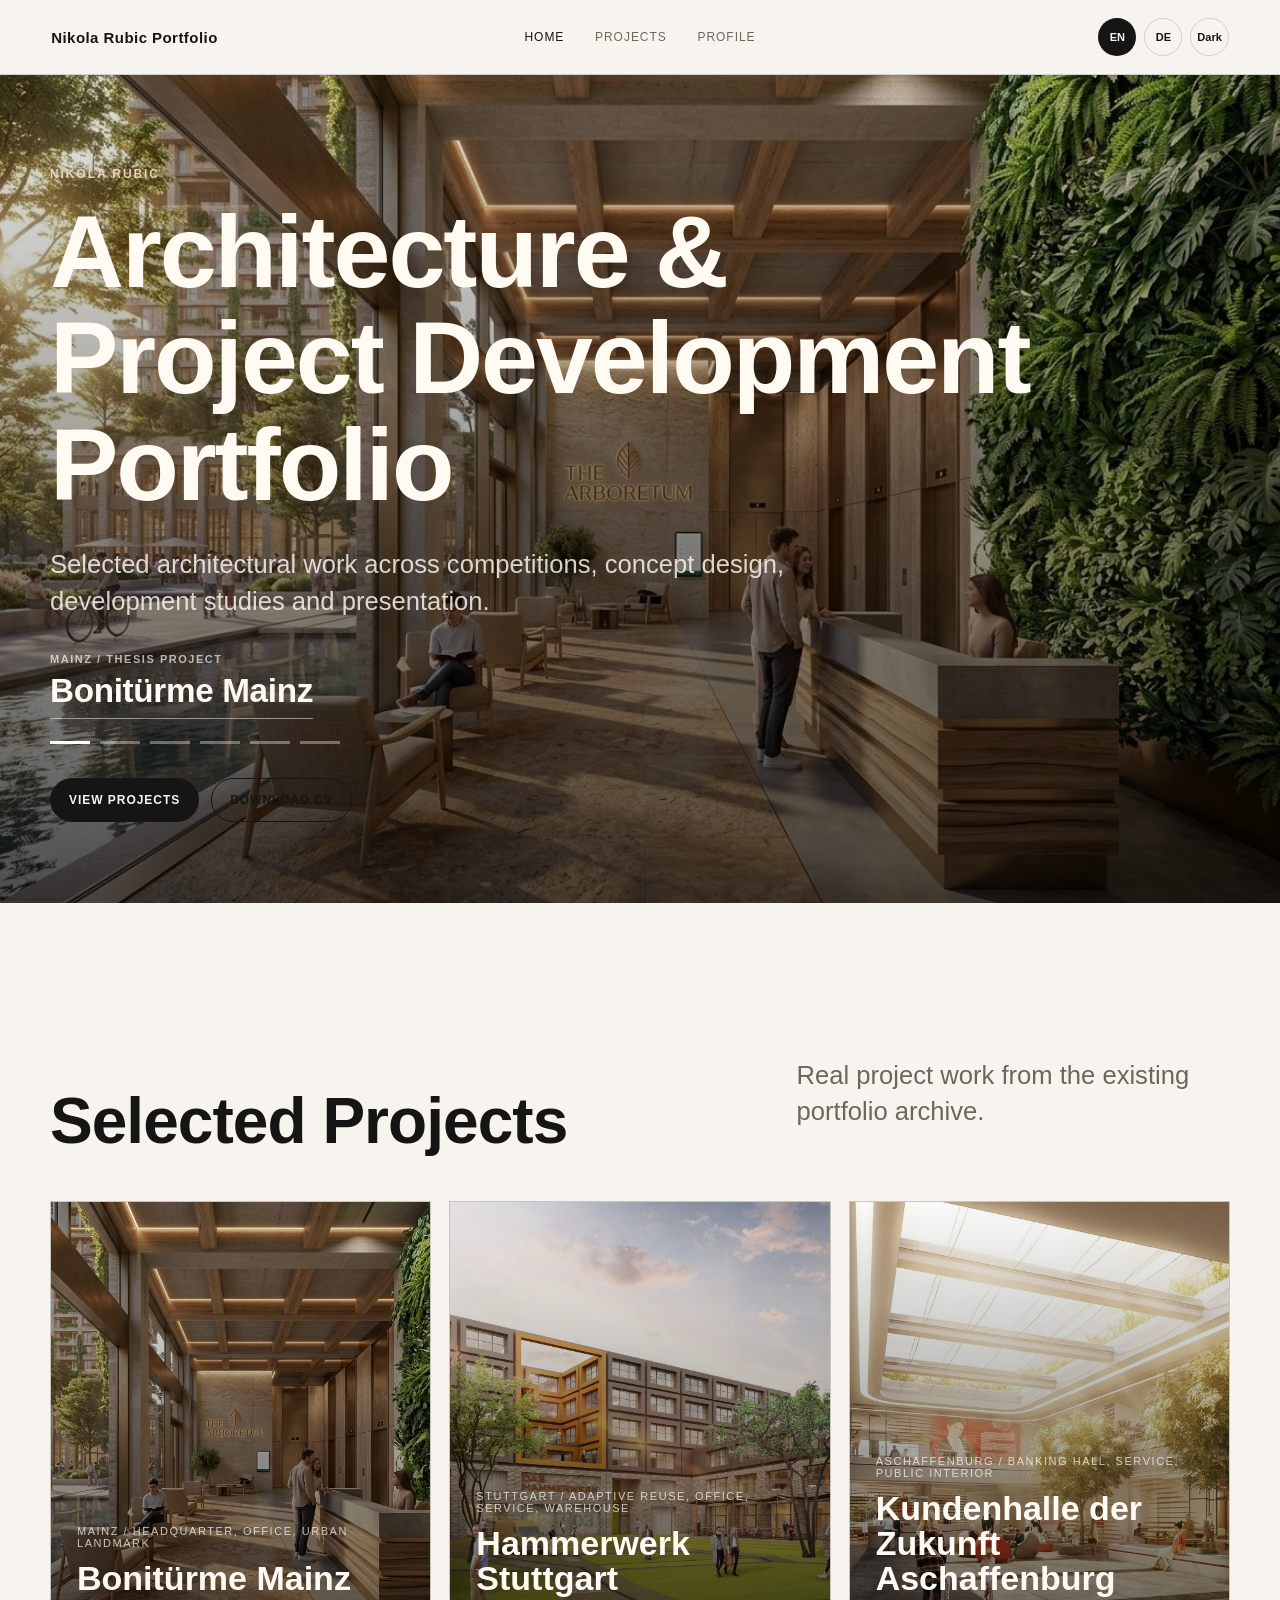
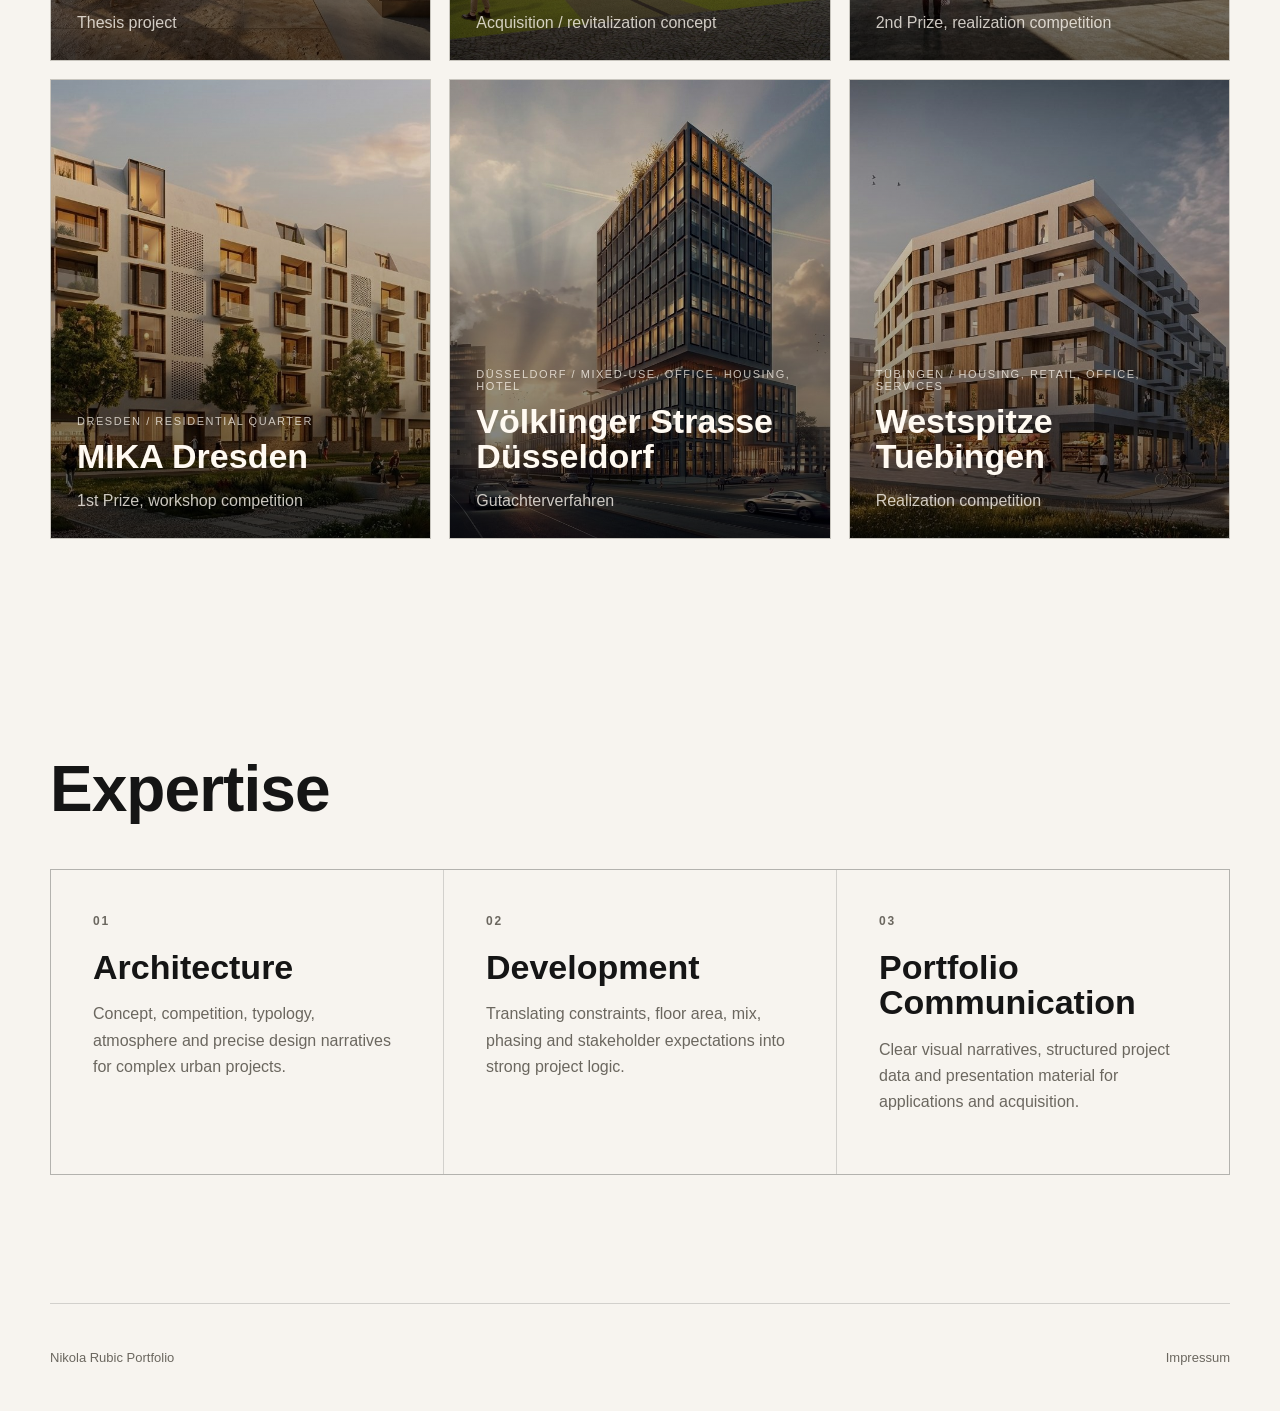
==== index.html @ 48571128 "Add files via upload" ====
﻿<!doctype html>
<html lang="en">
<head>
  <meta charset="utf-8">
  <meta name="viewport" content="width=device-width, initial-scale=1">
  <title>Nikola Rubic Portfolio | Architecture & Project Development</title>
  <meta name="description" content="Bilingual architecture and project development portfolio of Nikola Rubic.">
  <link rel="stylesheet" href="styles.css">
  <script defer src="app.js"></script>
</head>
<body>
  <header class="site-header">
    <a class="brand" href="index.html">Nikola Rubic Portfolio</a>
    <nav class="nav" aria-label="Primary">
      <a href="index.html" aria-current="page" data-i18n="navHome">Home</a>
      <a href="projects.html" data-i18n="navProjects">Projects</a>
      <a href="cv.html" data-i18n="navProfile">Profile</a>
    </nav>
    <div class="tools">
      <button class="tool menu-button" data-menu aria-label="Menu">Menu</button>
      <button class="tool" data-lang-button="en" aria-pressed="true">EN</button>
      <button class="tool" data-lang-button="de">DE</button>
      <button class="tool" data-theme-toggle>Dark</button>
    </div>
  </header>
  <main class="page">
    <section class="hero" data-hero-carousel>
      <img data-hero-image src="Hammerwerk%20Stuttgart/Renderings/01%20courtyard%20015%20V1.jpg" alt="Architectural courtyard rendering">
      <div class="hero-content">
        <p class="kicker">Nikola Rubic</p>
        <h1 data-i18n="heroTitle">Architecture & Project Development Portfolio</h1>
        <p class="lead" data-i18n="homeLead">Selected architectural work across competitions, concept design, development studies and presentation.</p>
        <a class="hero-project-link" data-hero-project-link href="project.html?id=hammerwerk-stuttgart">
          <span data-hero-project-meta>Stuttgart / Acquisition</span>
          <strong data-hero-project-title>Hammerwerk Stuttgart</strong>
        </a>
        <div class="hero-dots" data-hero-dots aria-label="Featured projects"></div>
        <div class="button-row">
          <a class="button" href="projects.html" data-i18n="viewProjects">View Projects</a>
          <a class="button secondary" href="04_CV_Bewerbung/Nikola%20Rubic%20CV%202025.pdf" data-i18n="downloadCv">Download CV</a>
        </div>
      </div>
    </section>
    <section class="section">
      <div class="section-head reveal">
        <h2 data-i18n="featured">Featured Projects</h2>
        <p class="lead" data-i18n="featuredText">Selected work across mixed-use quarters, civic interiors, residential development and adaptive reuse.</p>
      </div>
      <div class="project-grid" data-project-grid data-limit="6"></div>
    </section>
    <section class="section tight">
      <div class="section-head simple-head reveal">
        <h2 data-i18n="expertise">Expertise</h2>
      </div>
      <div class="expertise">
        <article class="reveal"><p class="kicker">01</p><h3 data-i18n="expertArchitecture">Architecture</h3><p data-i18n="architectureCopy">Concept, competition, typology, atmosphere and precise design narratives for complex urban projects.</p></article>
        <article class="reveal"><p class="kicker">02</p><h3 data-i18n="expertDevelopment">Development</h3><p data-i18n="developmentCopy">Translating constraints, BGF, mix, phasing and stakeholder expectations into strong project logic.</p></article>
        <article class="reveal"><p class="kicker">03</p><h3 data-i18n="expertFutures">Portfolio Communication</h3><p data-i18n="futuresCopy">Clear visual narratives, structured project data and presentation material for applications and acquisition.</p></article>
      </div>
    </section>
  </main>
  <footer class="site-footer"><span>Nikola Rubic Portfolio</span><a href="impressum.html">Impressum</a></footer>
</body>
</html>
---- styles.css ----
:root {
  color-scheme: light;
  --bg: #f7f4ef;
  --bg-soft: #ebe7df;
  --ink: #151515;
  --muted: #6b675f;
  --line: rgba(21, 21, 21, 0.16);
  --panel: rgba(255, 255, 255, 0.62);
  --accent: #8f4f31;
  --shadow: 0 28px 80px rgba(28, 25, 20, 0.14);
  --sans: "Segoe UI Variable", "Segoe UI", Aptos, Arial, sans-serif;
}

:root[data-theme="dark"] {
  color-scheme: dark;
  --bg: #11110f;
  --bg-soft: #1d1c19;
  --ink: #f2eee7;
  --muted: #aaa49a;
  --line: rgba(242, 238, 231, 0.17);
  --panel: rgba(29, 28, 25, 0.74);
  --accent: #c78962;
  --shadow: 0 30px 90px rgba(0, 0, 0, 0.34);
}

* { box-sizing: border-box; }

html {
  scroll-behavior: smooth;
}

body {
  margin: 0;
  background: var(--bg);
  color: var(--ink);
  font-family: var(--sans);
  letter-spacing: 0;
  transition: background 260ms ease, color 260ms ease;
}

body::selection {
  background: var(--ink);
  color: var(--bg);
}

a {
  color: inherit;
  text-decoration: none;
}

img {
  display: block;
  max-width: 100%;
}

.site-header {
  position: fixed;
  inset: 0 0 auto;
  z-index: 20;
  display: grid;
  grid-template-columns: minmax(120px, 1fr) auto minmax(120px, 1fr);
  align-items: center;
  gap: 20px;
  padding: 18px clamp(18px, 4vw, 56px);
  background: color-mix(in srgb, var(--bg) 82%, transparent);
  border-bottom: 1px solid var(--line);
  backdrop-filter: blur(22px);
}

.brand {
  font-size: 15px;
  font-weight: 700;
  letter-spacing: 0.03em;
  text-transform: none;
}

.nav {
  display: flex;
  align-items: center;
  gap: clamp(16px, 2.4vw, 34px);
  font-size: 12px;
  text-transform: uppercase;
  letter-spacing: 0.08em;
}

.nav a {
  color: var(--muted);
  transition: color 180ms ease;
}

.nav a:hover,
.nav a[aria-current="page"] {
  color: var(--ink);
}

.tools {
  justify-self: end;
  display: flex;
  align-items: center;
  gap: 8px;
}

.tool {
  min-width: 38px;
  height: 38px;
  border: 1px solid var(--line);
  border-radius: 999px;
  background: transparent;
  color: var(--ink);
  font: 600 11px var(--sans);
  cursor: pointer;
}

.tool[aria-pressed="true"] {
  background: var(--ink);
  color: var(--bg);
}

.menu-button {
  display: none;
}

.page {
  min-height: 100vh;
  padding-top: 75px;
}

.hero {
  position: relative;
  min-height: 92vh;
  display: grid;
  align-items: end;
  overflow: hidden;
}

.hero::after {
  content: "";
  position: absolute;
  inset: 0;
  background: linear-gradient(180deg, rgba(0,0,0,0.08), rgba(0,0,0,0.44) 58%, rgba(0,0,0,0.66));
  pointer-events: none;
}

.hero img {
  position: absolute;
  inset: 0;
  width: 100%;
  height: 100%;
  object-fit: cover;
  transform: scale(1.03);
  transition: opacity 360ms ease, transform 900ms ease;
}

.hero-content {
  position: relative;
  z-index: 1;
  color: #fffaf2;
  width: min(1180px, calc(100% - 36px));
  margin: 0 auto;
  padding: 0 0 clamp(56px, 9vh, 96px);
}

.kicker {
  margin: 0 0 18px;
  color: var(--accent);
  font-size: 12px;
  font-weight: 700;
  letter-spacing: 0.16em;
  text-transform: uppercase;
}

.hero .kicker {
  color: #e8d0bd;
}

h1, h2, h3 {
  margin: 0;
  font-weight: 560;
  line-height: 1.04;
}

h1 {
  max-width: 980px;
  font-size: clamp(48px, 8vw, 116px);
  letter-spacing: -0.02em;
}

h2 {
  font-size: clamp(34px, 5vw, 72px);
  letter-spacing: -0.015em;
}

h3 {
  font-size: clamp(22px, 3vw, 34px);
}

.lead {
  max-width: 760px;
  color: var(--muted);
  font-size: clamp(18px, 2vw, 26px);
  line-height: 1.42;
}

.hero .lead {
  margin: 28px 0 0;
  color: rgba(255, 250, 242, 0.82);
}

.hero-project-link {
  display: inline-grid;
  gap: 7px;
  margin-top: 34px;
  padding-bottom: 8px;
  border-bottom: 1px solid rgba(255, 250, 242, 0.5);
  color: #fffaf2;
}

.hero-project-link span {
  color: rgba(255, 250, 242, 0.68);
  font-size: 11px;
  font-weight: 700;
  letter-spacing: 0.14em;
  text-transform: uppercase;
}

.hero-project-link strong {
  font-size: clamp(20px, 2.6vw, 34px);
  font-weight: 560;
  letter-spacing: -0.01em;
}

.hero-dots {
  display: flex;
  gap: 10px;
  margin-top: 22px;
}

.hero-dots button {
  width: 40px;
  height: 3px;
  border: 0;
  padding: 0;
  background: rgba(255, 250, 242, 0.36);
  cursor: pointer;
}

.hero-dots button[aria-current="true"] {
  background: #fffaf2;
}

.section {
  width: min(1180px, calc(100% - 36px));
  margin: 0 auto;
  padding: clamp(72px, 10vw, 150px) 0;
}

.section.tight {
  padding-top: clamp(42px, 7vw, 92px);
}

.section-head {
  display: grid;
  grid-template-columns: minmax(0, 0.85fr) minmax(280px, 0.55fr);
  gap: clamp(28px, 6vw, 96px);
  align-items: end;
  margin-bottom: 46px;
}

.section-head.simple-head {
  display: block;
}

.project-grid {
  display: grid;
  grid-template-columns: repeat(3, minmax(0, 1fr));
  gap: 18px;
}

.project-carousel {
  position: relative;
}

.carousel-frame {
  position: relative;
  min-height: min(72vh, 720px);
  display: grid;
  align-items: end;
  overflow: hidden;
  border: 1px solid var(--line);
  background: var(--bg-soft);
  box-shadow: var(--shadow);
}

.carousel-frame::after {
  content: "";
  position: absolute;
  inset: 0;
  background: linear-gradient(180deg, rgba(0,0,0,0.03), rgba(0,0,0,0.7));
}

.carousel-frame img {
  position: absolute;
  inset: 0;
  width: 100%;
  height: 100%;
  object-fit: cover;
  transition: opacity 320ms ease, transform 900ms ease;
}

.carousel-frame:hover img {
  transform: scale(1.025);
}

.carousel-copy {
  position: relative;
  z-index: 1;
  width: min(760px, calc(100% - 44px));
  padding: clamp(26px, 5vw, 56px);
  color: #fffaf2;
}

.carousel-copy h3 {
  font-size: clamp(36px, 7vw, 84px);
  letter-spacing: -0.02em;
}

.carousel-copy p:last-child {
  max-width: 660px;
  color: rgba(255, 250, 242, 0.82);
  font-size: clamp(16px, 2vw, 21px);
  line-height: 1.55;
}

.carousel-controls {
  display: flex;
  gap: 10px;
  margin-top: 18px;
}

.carousel-controls button {
  width: 42px;
  height: 3px;
  padding: 0;
  border: 0;
  background: color-mix(in srgb, var(--ink) 24%, transparent);
  cursor: pointer;
}

.carousel-controls button[aria-current="true"] {
  background: var(--ink);
}

.project-card {
  position: relative;
  min-height: 460px;
  display: grid;
  align-items: end;
  overflow: hidden;
  border: 1px solid var(--line);
  background: var(--bg-soft);
}

.project-card.featured-wide {
  grid-column: span 2;
}

.project-card::after {
  content: "";
  position: absolute;
  inset: 0;
  background: linear-gradient(180deg, rgba(0,0,0,0.02), rgba(0,0,0,0.62));
  transition: opacity 220ms ease;
}

.project-card:hover::after {
  opacity: 0.78;
}

.project-card img {
  position: absolute;
  inset: 0;
  width: 100%;
  height: 100%;
  object-fit: cover;
  transition: transform 620ms ease;
}

.project-card:hover img {
  transform: scale(1.045);
}

.project-meta {
  position: relative;
  z-index: 1;
  color: #fffaf2;
  padding: 26px;
}

.project-meta small,
.eyebrow {
  display: block;
  margin-bottom: 12px;
  color: rgba(255, 250, 242, 0.74);
  font-size: 11px;
  letter-spacing: 0.14em;
  text-transform: uppercase;
}

.project-meta p {
  margin: 14px 0 0;
  color: rgba(255, 250, 242, 0.78);
  line-height: 1.45;
}

.button-row {
  display: flex;
  flex-wrap: wrap;
  gap: 12px;
  margin-top: 34px;
}

.button {
  display: inline-flex;
  align-items: center;
  justify-content: center;
  min-height: 44px;
  padding: 0 18px;
  border: 1px solid var(--ink);
  border-radius: 999px;
  color: var(--bg);
  background: var(--ink);
  font-size: 12px;
  font-weight: 700;
  letter-spacing: 0.08em;
  text-transform: uppercase;
}

.button.secondary {
  color: var(--ink);
  background: transparent;
}

.expertise {
  display: grid;
  grid-template-columns: repeat(3, minmax(0, 1fr));
  gap: 1px;
  background: var(--line);
  border: 1px solid var(--line);
}

.expertise article {
  min-height: 300px;
  padding: clamp(24px, 4vw, 42px);
  background: var(--bg);
}

.expertise p,
.copy p,
.timeline p,
.data-list dd {
  color: var(--muted);
  line-height: 1.65;
}

.split {
  display: grid;
  grid-template-columns: minmax(0, 0.8fr) minmax(300px, 0.55fr);
  gap: clamp(34px, 7vw, 110px);
}

.copy {
  font-size: 18px;
}

.quote {
  padding: clamp(28px, 5vw, 56px);
  background: var(--bg-soft);
  font-size: clamp(24px, 3.5vw, 44px);
  line-height: 1.18;
  letter-spacing: -0.01em;
}

.page-hero {
  width: min(1180px, calc(100% - 36px));
  margin: 0 auto;
  padding: clamp(70px, 12vw, 142px) 0 42px;
}

.filter-row {
  display: flex;
  flex-wrap: wrap;
  gap: 10px;
  margin: 28px 0 0;
}

.filter-row button {
  border: 1px solid var(--line);
  border-radius: 999px;
  background: transparent;
  color: var(--ink);
  padding: 10px 14px;
  cursor: pointer;
}

.timeline {
  border-top: 1px solid var(--line);
}

.timeline-item {
  display: grid;
  grid-template-columns: 180px minmax(0, 1fr);
  gap: 42px;
  padding: 34px 0;
  border-bottom: 1px solid var(--line);
}

.timeline time {
  color: var(--accent);
  font-size: 12px;
  font-weight: 700;
  letter-spacing: 0.12em;
  text-transform: uppercase;
}

.research-grid,
.cv-grid {
  display: grid;
  grid-template-columns: repeat(2, minmax(0, 1fr));
  gap: 18px;
}

.cv-intro {
  display: grid;
  grid-template-columns: minmax(0, 0.8fr) minmax(260px, 0.42fr);
  gap: clamp(28px, 6vw, 84px);
  align-items: end;
}

.cv-portrait {
  width: 100%;
  aspect-ratio: 4 / 5;
  object-fit: cover;
  border: 1px solid var(--line);
  box-shadow: var(--shadow);
}

.research-card,
.cv-panel,
.contact-panel {
  padding: clamp(26px, 4vw, 48px);
  border: 1px solid var(--line);
  background: var(--panel);
}

.research-card {
  min-height: 260px;
}

.project-hero {
  position: relative;
  min-height: 78vh;
  display: grid;
  align-items: end;
  overflow: hidden;
}

.project-hero img {
  position: absolute;
  inset: 0;
  width: 100%;
  height: 100%;
  object-fit: cover;
}

.project-hero::after {
  content: "";
  position: absolute;
  inset: 0;
  background: linear-gradient(180deg, rgba(0,0,0,0.1), rgba(0,0,0,0.68));
}

.project-hero .hero-content {
  padding-bottom: 58px;
}

.data-list {
  display: grid;
  grid-template-columns: 1fr;
  border-top: 1px solid var(--line);
}

.data-list div {
  display: grid;
  grid-template-columns: minmax(140px, 0.32fr) minmax(0, 1fr);
  gap: 24px;
  padding: 18px 0;
  border-bottom: 1px solid var(--line);
  background: transparent;
}

.data-list dt {
  color: var(--accent);
  font-size: 11px;
  font-weight: 700;
  letter-spacing: 0.12em;
  text-transform: uppercase;
}

.data-list dd {
  margin: 8px 0 0;
}

.project-data-shell {
  width: min(900px, 100%);
}

.narrative {
  display: grid;
  gap: 34px;
}

.narrative article {
  display: grid;
  grid-template-columns: 0.35fr 0.65fr;
  gap: 38px;
  padding-bottom: 34px;
  border-bottom: 1px solid var(--line);
}

.narrative p {
  margin: 0;
  color: var(--muted);
  font-size: 18px;
  line-height: 1.66;
}

.gallery {
  display: grid;
  grid-template-columns: repeat(3, minmax(0, 1fr));
  gap: 12px;
}

.gallery-item {
  display: grid;
  gap: 10px;
  padding: 0;
  border: 0;
  background: transparent;
  color: inherit;
  text-align: left;
  cursor: zoom-in;
}

.gallery-item img {
  width: 100%;
  height: 360px;
  object-fit: cover;
}

.gallery-item span {
  color: var(--muted);
  font: 500 13px/1.45 var(--sans);
}

.lightbox[hidden] {
  display: none;
}

.lightbox {
  position: fixed;
  inset: 0;
  z-index: 60;
  display: grid;
  grid-template-rows: 1fr auto auto;
  align-items: center;
  justify-items: center;
  gap: 10px;
  padding: clamp(18px, 4vw, 54px);
  background: rgba(12, 12, 11, 0.9);
  color: #fffaf2;
}

.lightbox img {
  max-width: min(1180px, 94vw);
  max-height: 78vh;
  object-fit: contain;
  box-shadow: 0 30px 90px rgba(0,0,0,0.45);
}

.lightbox p {
  max-width: 760px;
  margin: 0;
  color: rgba(255, 250, 242, 0.82);
  text-align: center;
  line-height: 1.55;
}

.lightbox-count {
  color: rgba(255, 250, 242, 0.86);
  font-size: 13px;
  font-weight: 600;
  letter-spacing: 0.12em;
}

.lightbox-nav {
  position: absolute;
  top: 50%;
  transform: translateY(-50%);
  width: auto;
  height: auto;
  border: 0;
  border-radius: 0;
  background: transparent;
  color: #fffaf2;
  font-size: clamp(54px, 7vw, 96px);
  font-weight: 200;
  line-height: 0.8;
  cursor: pointer;
  opacity: 0.72;
  transition: opacity 180ms ease, transform 180ms ease;
}

.lightbox-nav:hover {
  opacity: 1;
}

.lightbox-prev {
  left: clamp(18px, 6vw, 90px);
}

.lightbox-next {
  right: clamp(18px, 6vw, 90px);
}

.lightbox-close {
  position: absolute;
  top: 22px;
  right: 22px;
  min-height: 40px;
  padding: 0 16px;
  border: 1px solid rgba(255,255,255,0.3);
  border-radius: 999px;
  background: transparent;
  color: #fffaf2;
  cursor: pointer;
}

body.lightbox-open {
  overflow: hidden;
}

.before-after {
  display: grid;
  grid-template-columns: repeat(2, minmax(0, 1fr));
  gap: 12px;
}

.before-after figure {
  margin: 0;
  position: relative;
}

.before-after img {
  width: 100%;
  height: 440px;
  object-fit: cover;
}

figcaption {
  margin-top: 10px;
  color: var(--muted);
  font-size: 12px;
  letter-spacing: 0.08em;
  text-transform: uppercase;
}

.site-footer {
  width: min(1180px, calc(100% - 36px));
  margin: 0 auto;
  padding: 46px 0;
  border-top: 1px solid var(--line);
  color: var(--muted);
  display: flex;
  justify-content: space-between;
  gap: 20px;
  font-size: 13px;
}

.site-footer a {
  color: var(--muted);
}

.reveal {
  opacity: 0;
  transform: translateY(24px);
  transition: opacity 700ms ease, transform 700ms ease;
}

.reveal.is-visible {
  opacity: 1;
  transform: translateY(0);
}

@media (max-width: 920px) {
  .site-header {
    grid-template-columns: 1fr auto;
  }

  .menu-button {
    display: inline-block;
  }

  .nav {
    position: fixed;
    inset: 75px 0 auto;
    display: none;
    padding: 20px;
    background: var(--bg);
    border-bottom: 1px solid var(--line);
    flex-direction: column;
    align-items: flex-start;
  }

  .nav.is-open {
    display: flex;
  }

  .tools {
    gap: 6px;
  }

  .section-head,
  .split,
  .cv-intro,
  .narrative article {
    grid-template-columns: 1fr;
  }

  .project-grid,
  .expertise,
  .research-grid,
  .cv-grid,
  .gallery {
    grid-template-columns: 1fr;
  }

  .project-card.featured-wide {
    grid-column: auto;
  }

  .project-card {
    min-height: 390px;
  }

  .timeline-item {
    grid-template-columns: 1fr;
    gap: 14px;
  }
}

@media (max-width: 640px) {
  .page {
    padding-top: 69px;
  }

  .site-header {
    padding: 14px 18px;
  }

  .brand {
    font-size: 15px;
  }

  .tool {
    min-width: 34px;
    height: 34px;
  }

  .hero {
    min-height: 88vh;
  }

  .carousel-frame {
    min-height: 560px;
  }

  h1 {
    font-size: clamp(42px, 13vw, 68px);
  }

  .data-list,
  .before-after {
    grid-template-columns: 1fr;
  }

  .data-list div {
    grid-template-columns: 1fr;
    gap: 6px;
  }

  .gallery-item img,
  .before-after img {
    height: 310px;
  }

  .site-footer {
    flex-direction: column;
  }
}
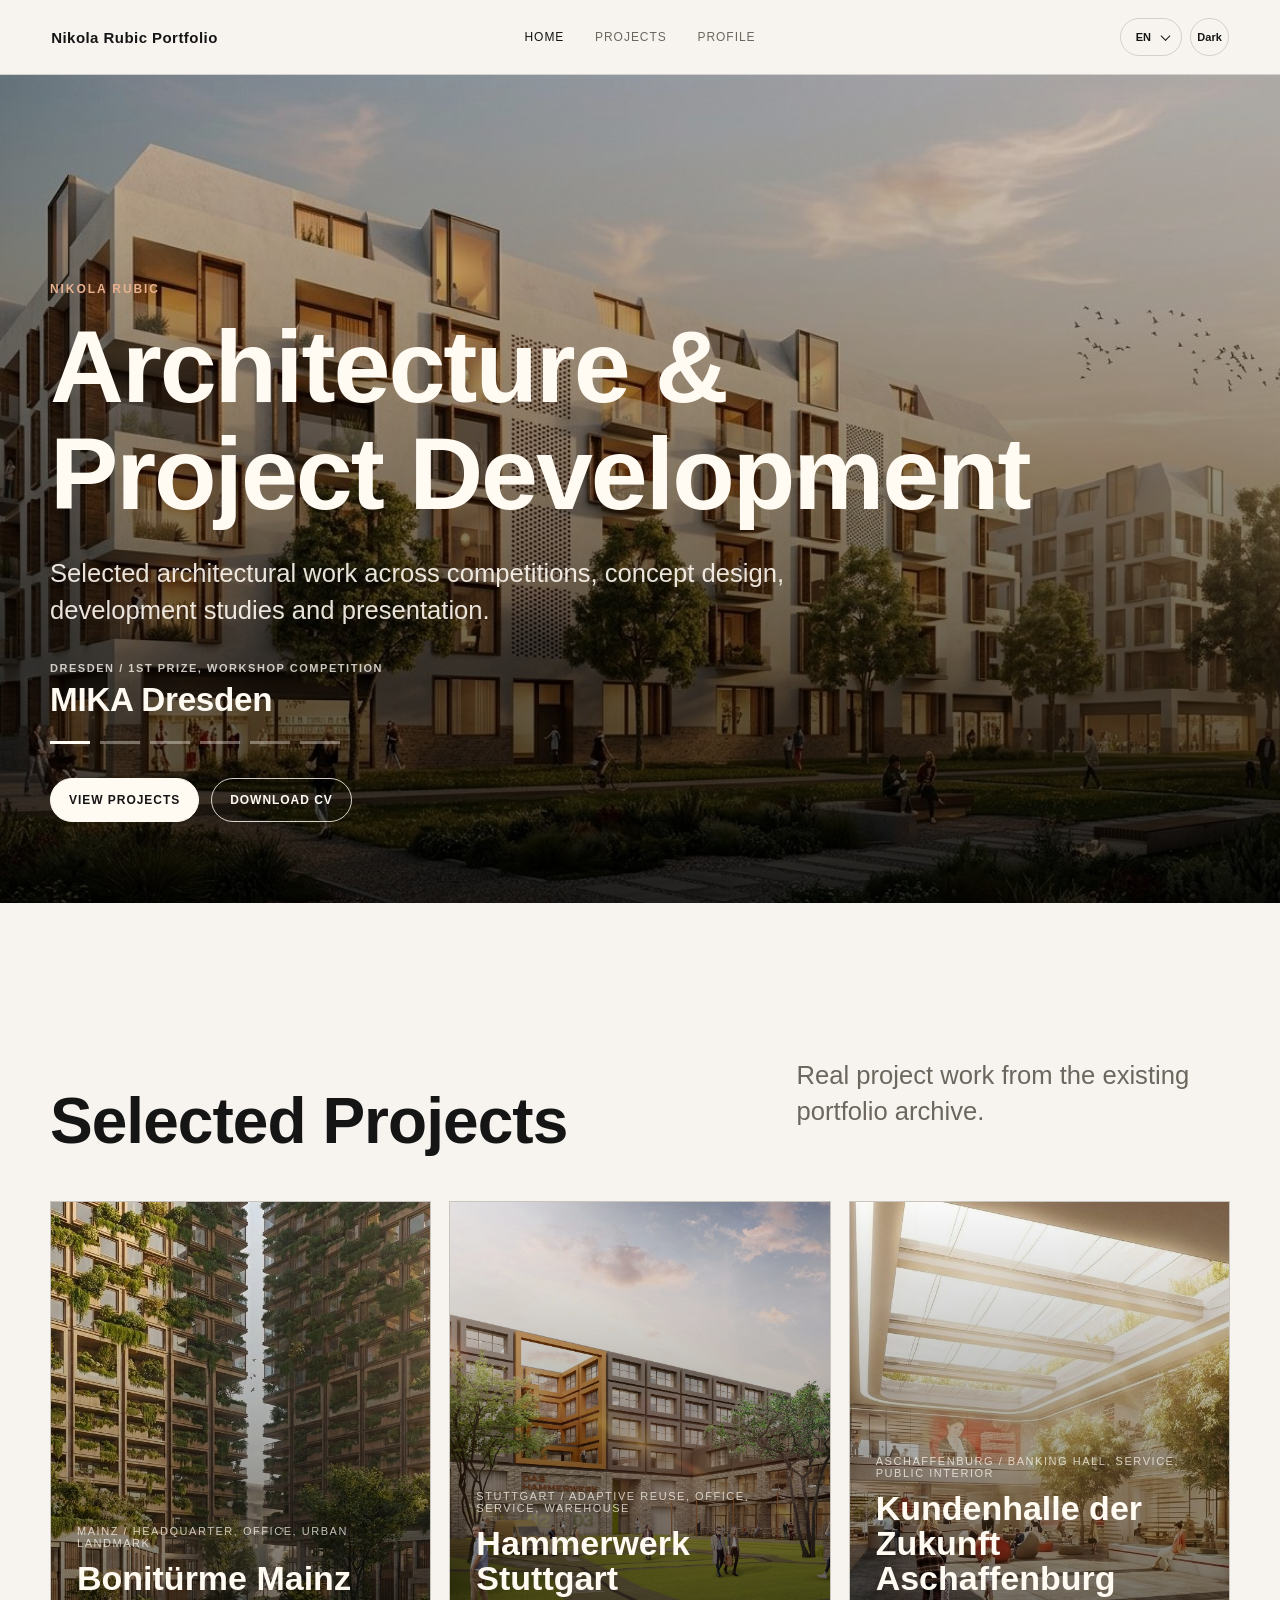
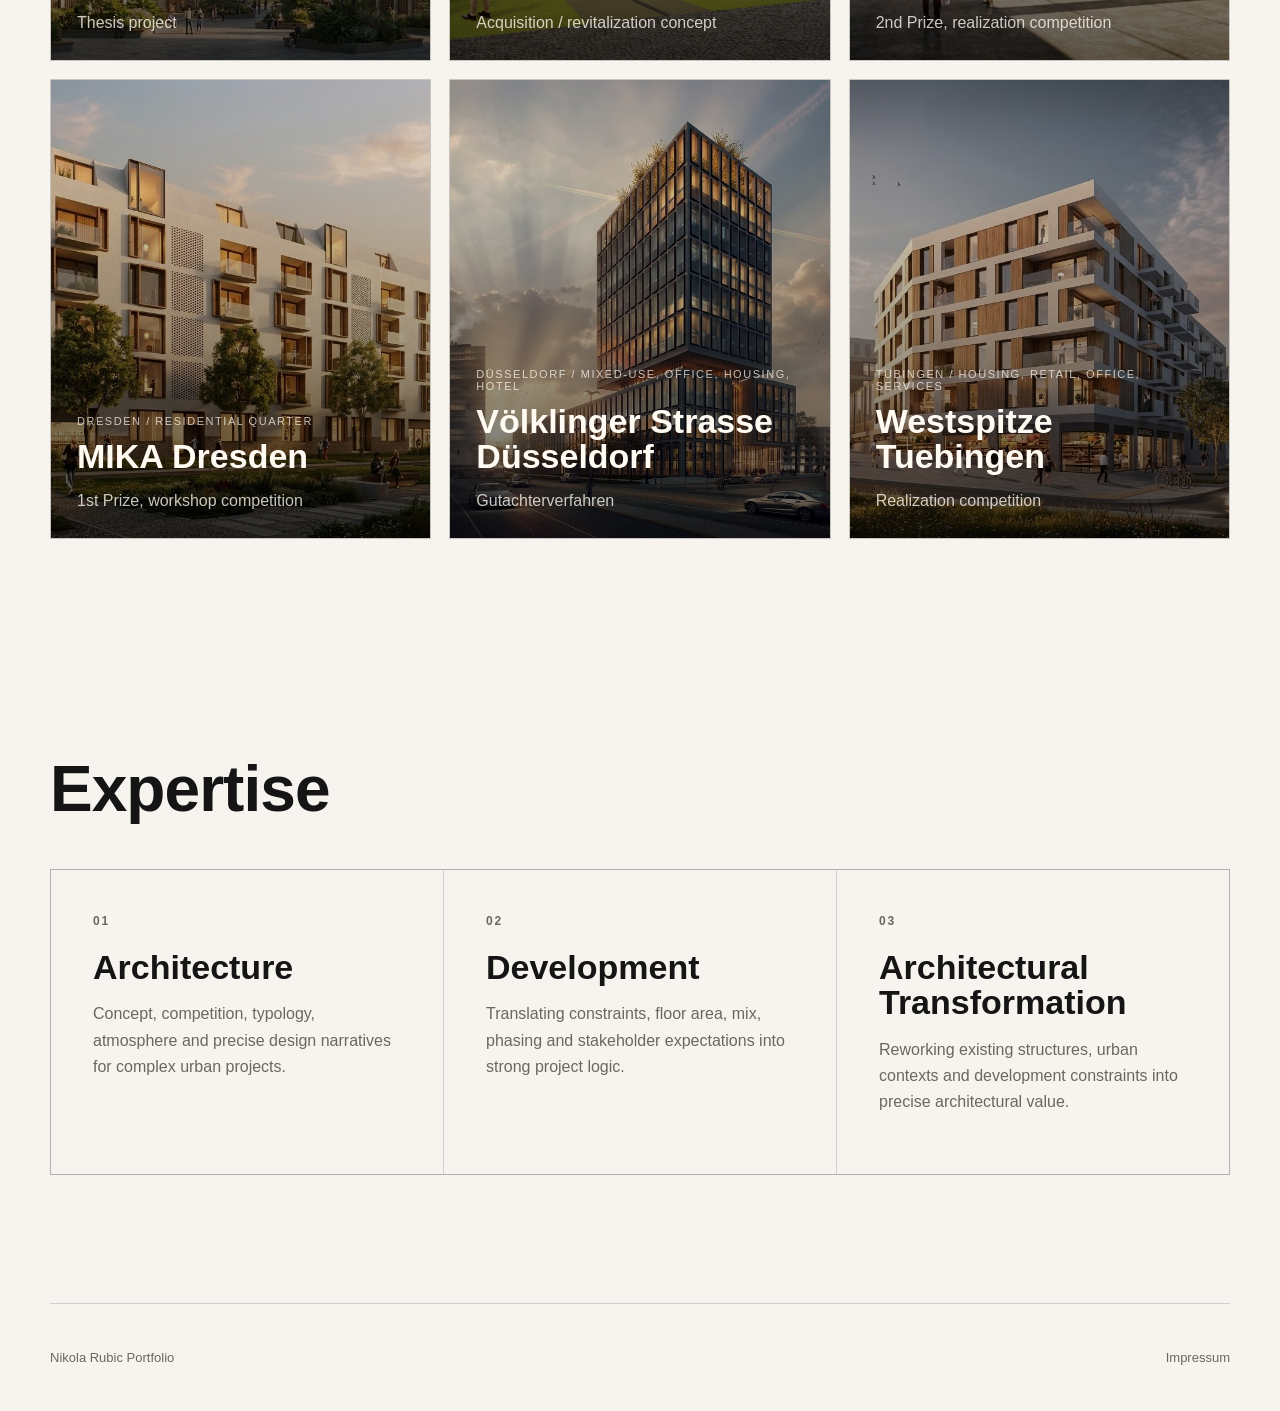
==== commit 15725069: "Add files via upload" ====
--- a/index.html
+++ b/index.html
@@ -15,24 +15,30 @@
       <a href="index.html" aria-current="page" data-i18n="navHome">Home</a>
       <a href="projects.html" data-i18n="navProjects">Projects</a>
       <a href="cv.html" data-i18n="navProfile">Profile</a>
-    </nav>
-    <div class="tools">
-      <button class="tool menu-button" data-menu aria-label="Menu">Menu</button>
-      <button class="tool" data-lang-button="en" aria-pressed="true">EN</button>
-      <button class="tool" data-lang-button="de">DE</button>
-      <button class="tool" data-theme-toggle>Dark</button>
-    </div>
-  </header>
+    </nav>
+    <div class="tools">
+      <label class="lang-control" aria-label="Language">
+        <select class="tool lang-select" data-lang-select>
+          <option value="en">EN</option>
+          <option value="de">DE</option>
+        </select>
+      </label>
+      <button class="tool" data-theme-toggle>Dark</button>
+      <button class="tool menu-button" data-menu aria-label="Open menu" aria-expanded="false">
+        <span></span><span></span><span></span>
+      </button>
+    </div>
+  </header>
   <main class="page">
     <section class="hero" data-hero-carousel>
-      <img data-hero-image src="Hammerwerk%20Stuttgart/Renderings/01%20courtyard%20015%20V1.jpg" alt="Architectural courtyard rendering">
+      <img data-hero-image src="MIKA%20Dresden/Rendering/4.jpeg" alt="MIKA Dresden rendering">
       <div class="hero-content">
         <p class="kicker">Nikola Rubic</p>
-        <h1 data-i18n="heroTitle">Architecture & Project Development Portfolio</h1>
+        <h1 data-i18n="heroTitle">Architecture & Project Development</h1>
         <p class="lead" data-i18n="homeLead">Selected architectural work across competitions, concept design, development studies and presentation.</p>
-        <a class="hero-project-link" data-hero-project-link href="project.html?id=hammerwerk-stuttgart">
-          <span data-hero-project-meta>Stuttgart / Acquisition</span>
-          <strong data-hero-project-title>Hammerwerk Stuttgart</strong>
+        <a class="hero-project-link" data-hero-project-link href="project.html?id=mika-dresden">
+          <span data-hero-project-meta>Dresden / 1st Prize, workshop competition</span>
+          <strong data-hero-project-title>MIKA Dresden</strong>
         </a>
         <div class="hero-dots" data-hero-dots aria-label="Featured projects"></div>
         <div class="button-row">
--- a/styles.css
+++ b/styles.css
@@ -4,9 +4,11 @@
   --bg-soft: #ebe7df;
   --ink: #151515;
   --muted: #6b675f;
+  --caption: #55514b;
   --line: rgba(21, 21, 21, 0.16);
   --panel: rgba(255, 255, 255, 0.62);
   --accent: #8f4f31;
+  --accent-on-dark: #e7b08f;
   --shadow: 0 28px 80px rgba(28, 25, 20, 0.14);
   --sans: "Segoe UI Variable", "Segoe UI", Aptos, Arial, sans-serif;
 }
@@ -17,9 +19,11 @@
   --bg-soft: #1d1c19;
   --ink: #f2eee7;
   --muted: #aaa49a;
+  --caption: #d0c8bd;
   --line: rgba(242, 238, 231, 0.17);
   --panel: rgba(29, 28, 25, 0.74);
-  --accent: #c78962;
+  --accent: #e7b08f;
+  --accent-on-dark: #e7b08f;
   --shadow: 0 30px 90px rgba(0, 0, 0, 0.34);
 }
 
@@ -116,6 +120,30 @@
   color: var(--bg);
 }
 
+.lang-control {
+  position: relative;
+  display: inline-flex;
+}
+
+.lang-select {
+  appearance: none;
+  padding: 0 30px 0 14px;
+  text-align: center;
+}
+
+.lang-control::after {
+  content: "";
+  position: absolute;
+  right: 13px;
+  top: 50%;
+  width: 6px;
+  height: 6px;
+  border-right: 1.5px solid currentColor;
+  border-bottom: 1.5px solid currentColor;
+  transform: translateY(-65%) rotate(45deg);
+  pointer-events: none;
+}
+
 .menu-button {
   display: none;
 }
@@ -137,7 +165,7 @@
   content: "";
   position: absolute;
   inset: 0;
-  background: linear-gradient(180deg, rgba(0,0,0,0.08), rgba(0,0,0,0.44) 58%, rgba(0,0,0,0.66));
+  background: linear-gradient(180deg, rgba(0,0,0,0.1), rgba(0,0,0,0.5) 58%, rgba(0,0,0,0.72));
   pointer-events: none;
 }
 
@@ -170,7 +198,7 @@
 }
 
 .hero .kicker {
-  color: #e8d0bd;
+  color: var(--accent-on-dark);
 }
 
 h1, h2, h3 {
@@ -182,6 +210,7 @@
 h1 {
   max-width: 980px;
   font-size: clamp(48px, 8vw, 116px);
+  font-weight: 620;
   letter-spacing: -0.02em;
 }
 
@@ -203,20 +232,18 @@
 
 .hero .lead {
   margin: 28px 0 0;
-  color: rgba(255, 250, 242, 0.82);
+  color: rgba(255, 250, 242, 0.9);
 }
 
 .hero-project-link {
   display: inline-grid;
   gap: 7px;
   margin-top: 34px;
-  padding-bottom: 8px;
-  border-bottom: 1px solid rgba(255, 250, 242, 0.5);
   color: #fffaf2;
 }
 
 .hero-project-link span {
-  color: rgba(255, 250, 242, 0.68);
+  color: rgba(255, 250, 242, 0.78);
   font-size: 11px;
   font-weight: 700;
   letter-spacing: 0.14em;
@@ -440,6 +467,27 @@
   background: transparent;
 }
 
+.hero .button {
+  border-color: #fffaf2;
+  color: #151515;
+  background: #fffaf2;
+}
+
+.hero .button.secondary {
+  border-color: rgba(255, 250, 242, 0.82);
+  color: #fffaf2;
+  background: transparent;
+}
+
+.hero .button:hover,
+.hero .button.secondary:hover {
+  border-color: #fffaf2;
+}
+
+.hero .button.secondary:hover {
+  background: rgba(255, 250, 242, 0.12);
+}
+
 .expertise {
   display: grid;
   grid-template-columns: repeat(3, minmax(0, 1fr));
@@ -556,6 +604,13 @@
   min-height: 260px;
 }
 
+.cv-panel .lead,
+.research-card .lead,
+.contact-panel .lead {
+  font-size: clamp(17px, 1.8vw, 24px);
+  line-height: 1.5;
+}
+
 .project-hero {
   position: relative;
   min-height: 78vh;
@@ -576,11 +631,22 @@
   content: "";
   position: absolute;
   inset: 0;
-  background: linear-gradient(180deg, rgba(0,0,0,0.1), rgba(0,0,0,0.68));
+  background:
+    linear-gradient(90deg, rgba(0,0,0,0.78) 0%, rgba(0,0,0,0.64) 44%, rgba(0,0,0,0.3) 72%, rgba(0,0,0,0.12) 100%),
+    linear-gradient(180deg, rgba(0,0,0,0.18), rgba(0,0,0,0.74));
 }
 
 .project-hero .hero-content {
   padding-bottom: 58px;
+}
+
+.project-hero .kicker {
+  color: var(--accent-on-dark);
+}
+
+.project-hero .lead {
+  color: #fffaf2;
+  font-weight: 500;
 }
 
 .data-list {
@@ -658,8 +724,8 @@
 }
 
 .gallery-item span {
-  color: var(--muted);
-  font: 500 13px/1.45 var(--sans);
+  color: var(--caption);
+  font: 500 16px/1.55 var(--sans);
 }
 
 .lightbox[hidden] {
@@ -768,8 +834,9 @@
 
 figcaption {
   margin-top: 10px;
-  color: var(--muted);
-  font-size: 12px;
+  color: var(--caption);
+  font-size: 14px;
+  line-height: 1.45;
   letter-spacing: 0.08em;
   text-transform: uppercase;
 }
@@ -807,7 +874,27 @@
   }
 
   .menu-button {
-    display: inline-block;
+    display: inline-grid;
+    place-items: center;
+    width: 38px;
+    min-width: 38px;
+    padding: 0;
+    position: relative;
+    color: var(--ink);
+  }
+
+  .menu-button::before {
+    content: "";
+    width: 16px;
+    height: 12px;
+    background:
+      linear-gradient(currentColor, currentColor) top / 100% 2px no-repeat,
+      linear-gradient(currentColor, currentColor) center / 100% 2px no-repeat,
+      linear-gradient(currentColor, currentColor) bottom / 100% 2px no-repeat;
+  }
+
+  .menu-button span {
+    display: none;
   }
 
   .nav {
@@ -829,6 +916,10 @@
     gap: 6px;
   }
 
+  .lang-select {
+    min-width: 58px;
+  }
+
   .section-head,
   .split,
   .cv-intro,
@@ -880,6 +971,12 @@
     min-height: 88vh;
   }
 
+  .project-hero::after {
+    background:
+      linear-gradient(90deg, rgba(0,0,0,0.82) 0%, rgba(0,0,0,0.7) 58%, rgba(0,0,0,0.36) 100%),
+      linear-gradient(180deg, rgba(0,0,0,0.24), rgba(0,0,0,0.78));
+  }
+
   .carousel-frame {
     min-height: 560px;
   }
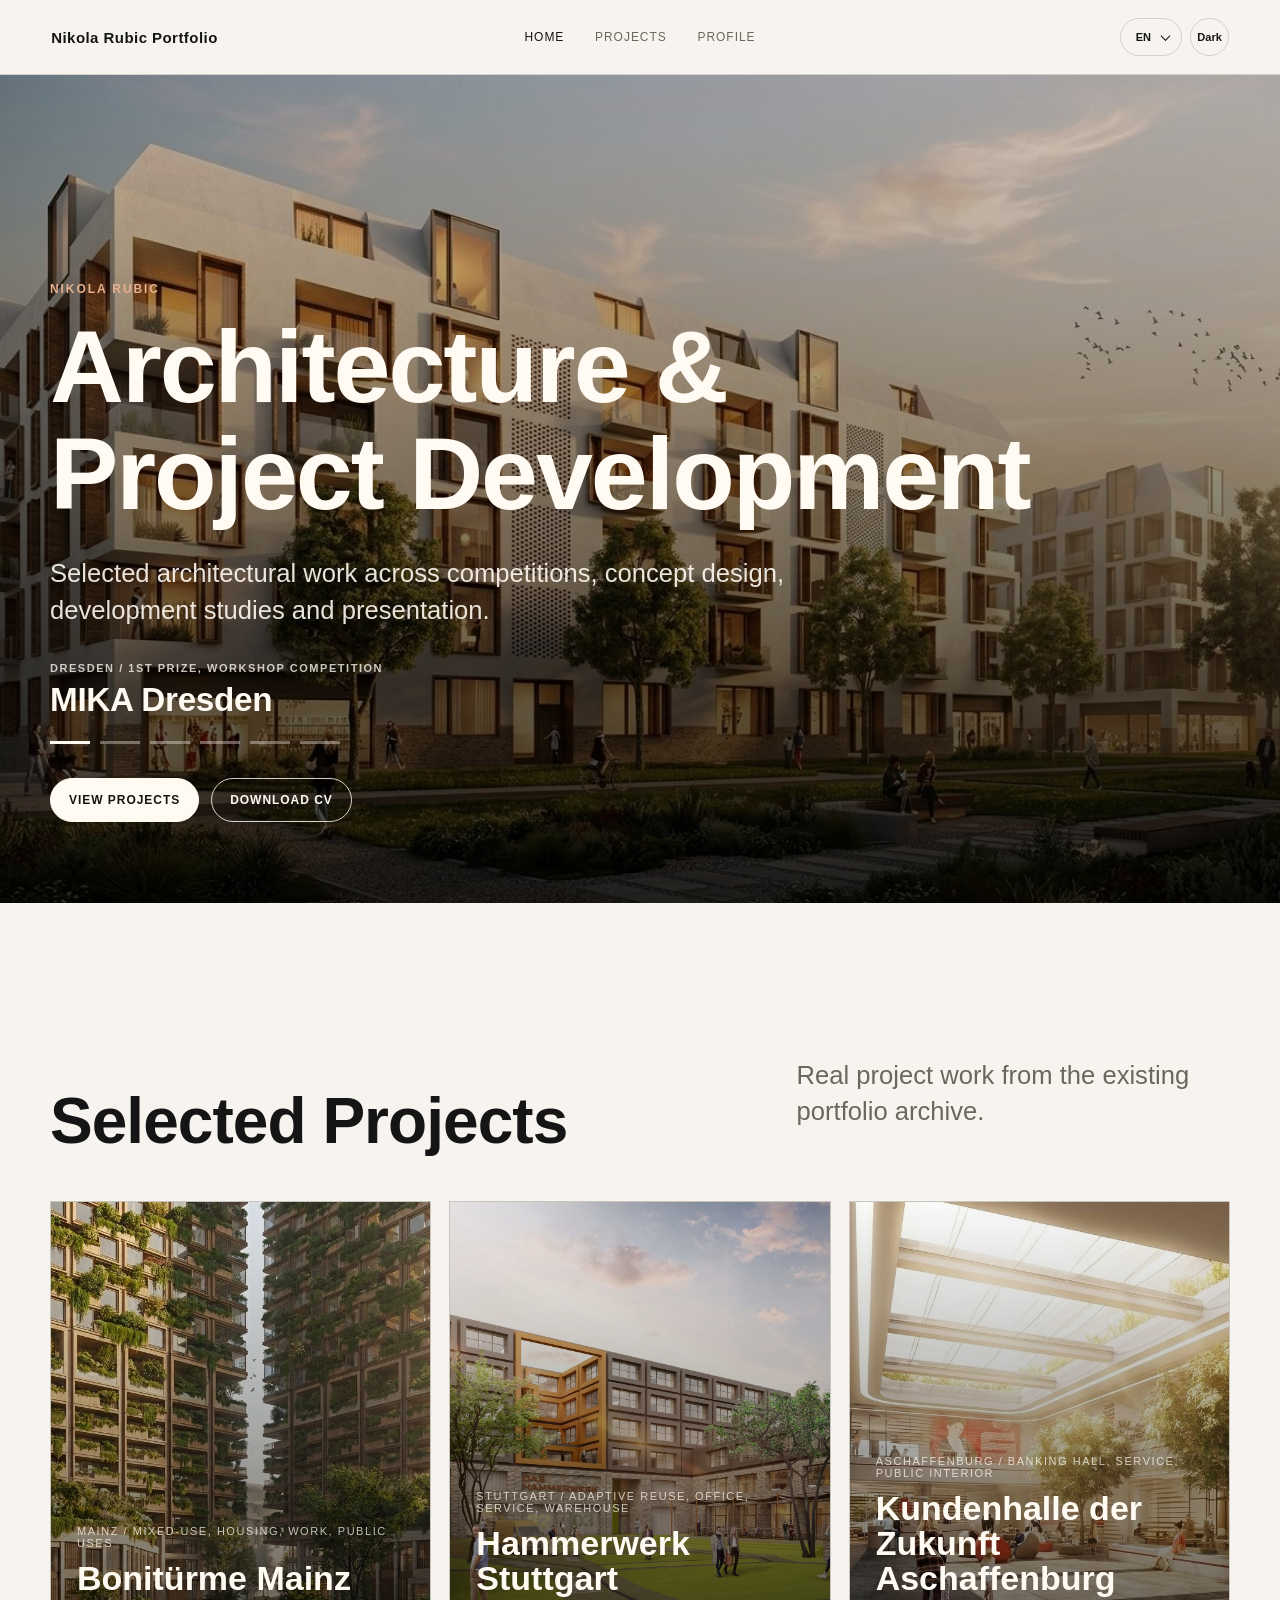
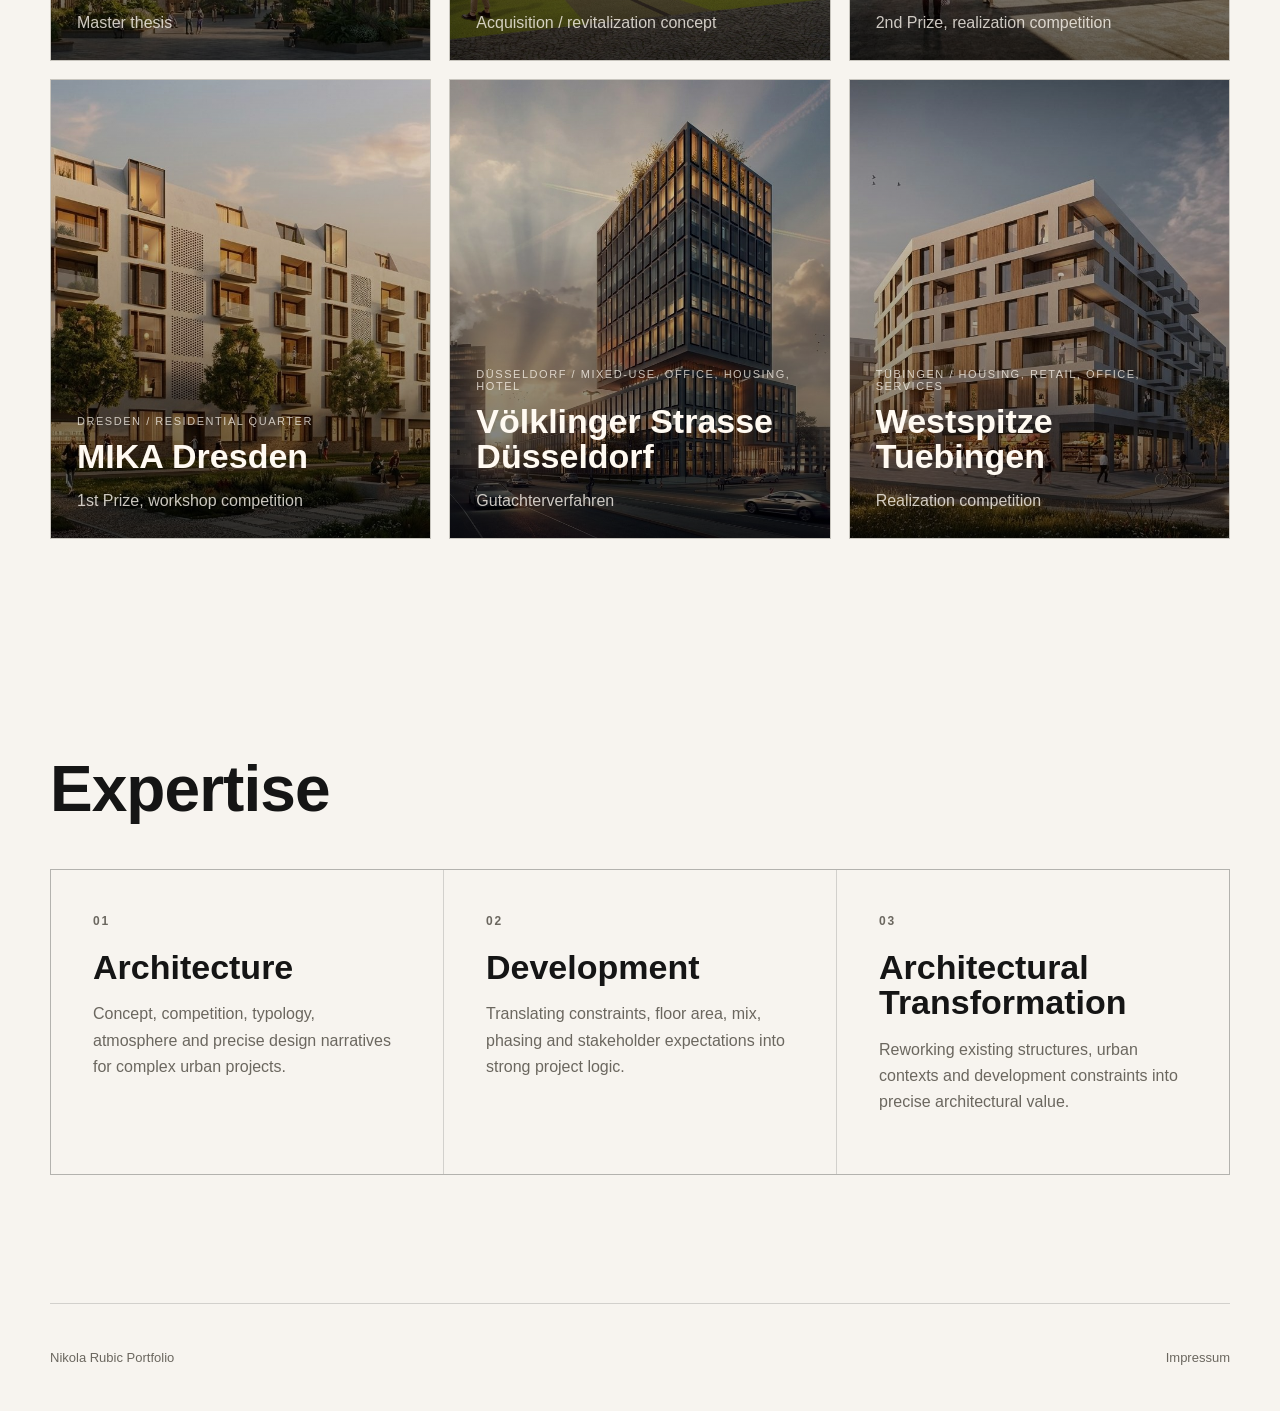
==== commit d46cd204: "Add files via upload" ====
--- a/index.html
+++ b/index.html
@@ -43,7 +43,7 @@
         <div class="hero-dots" data-hero-dots aria-label="Featured projects"></div>
         <div class="button-row">
           <a class="button" href="projects.html" data-i18n="viewProjects">View Projects</a>
-          <a class="button secondary" href="04_CV_Bewerbung/Nikola%20Rubic%20CV%202025.pdf" data-i18n="downloadCv">Download CV</a>
+          <a class="button secondary" href="04_CV_Bewerbung/Nikola%20Rubic%20CV%202026.pdf" data-i18n="downloadCv">Download CV</a>
         </div>
       </div>
     </section>
--- a/styles.css
+++ b/styles.css
@@ -982,7 +982,9 @@
   }
 
   h1 {
-    font-size: clamp(42px, 13vw, 68px);
+    max-width: 100%;
+    font-size: clamp(30px, 8.7vw, 52px);
+    letter-spacing: 0;
   }
 
   .data-list,
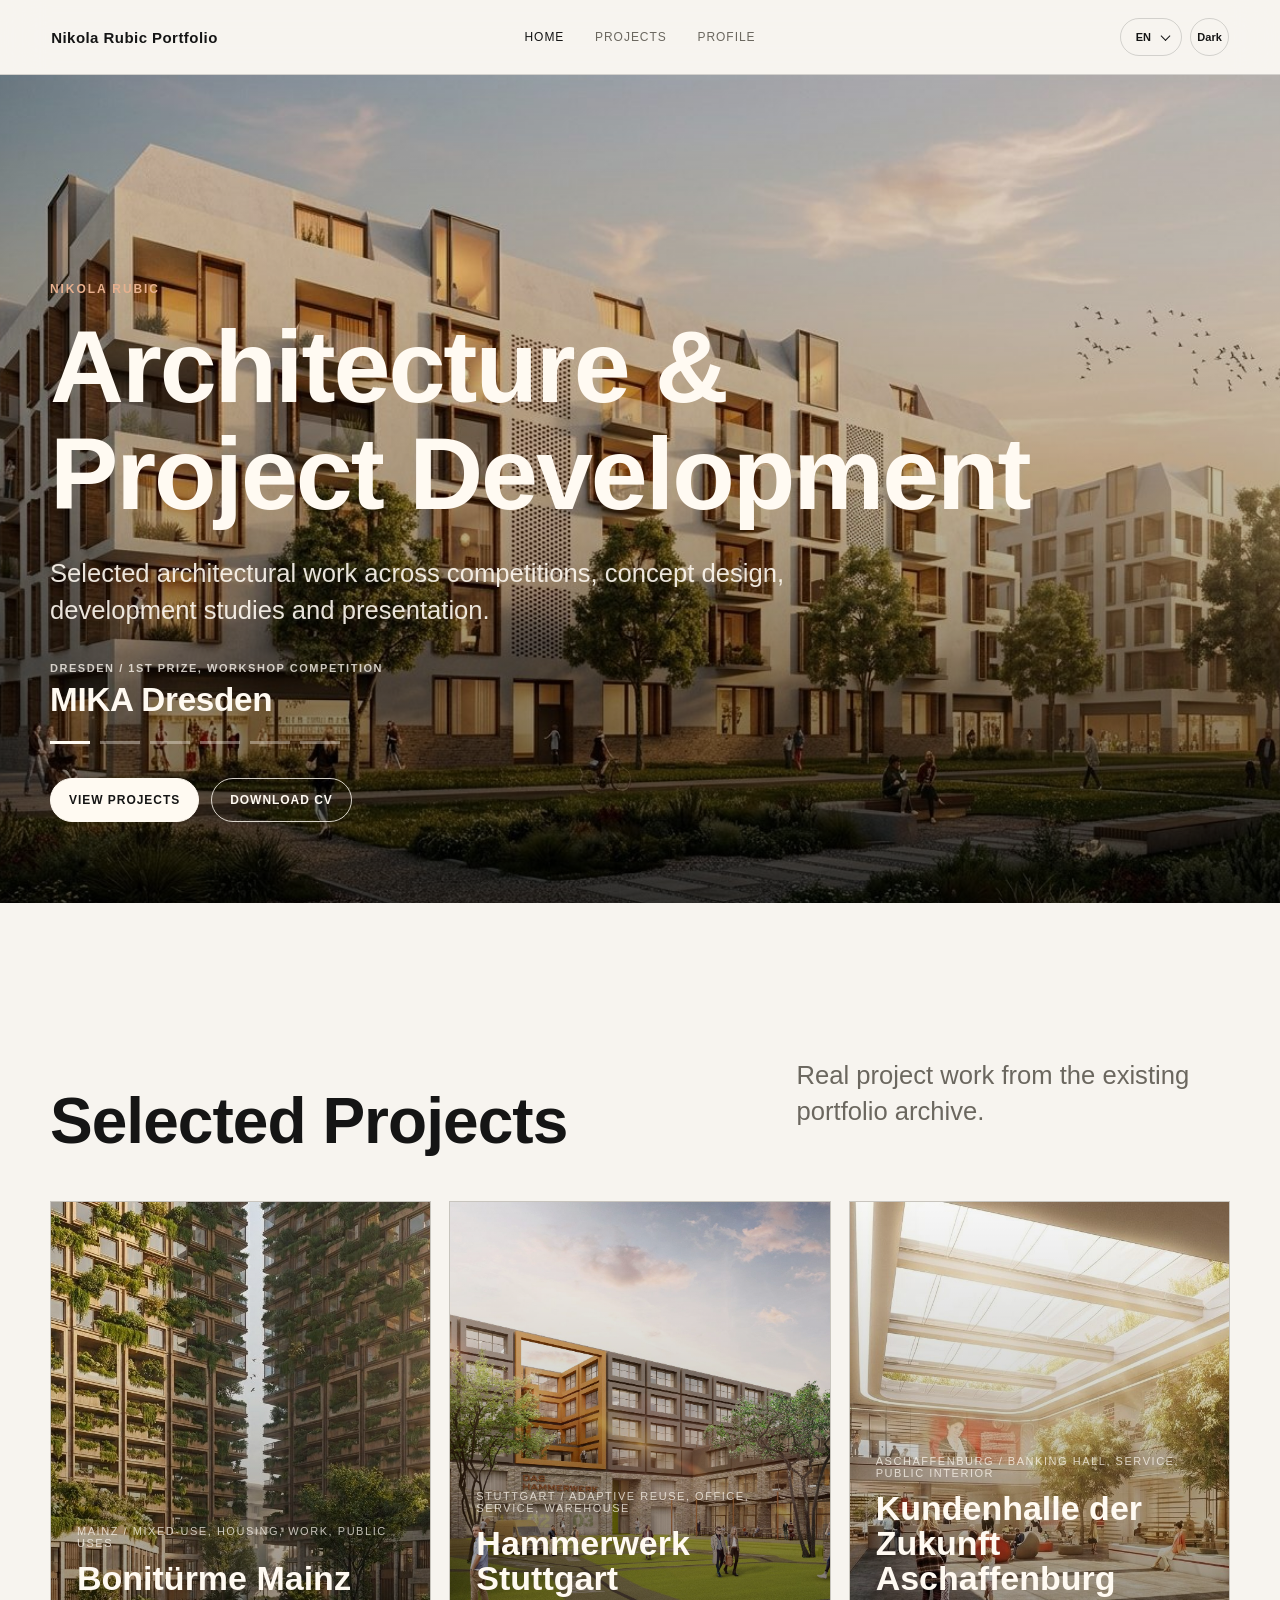
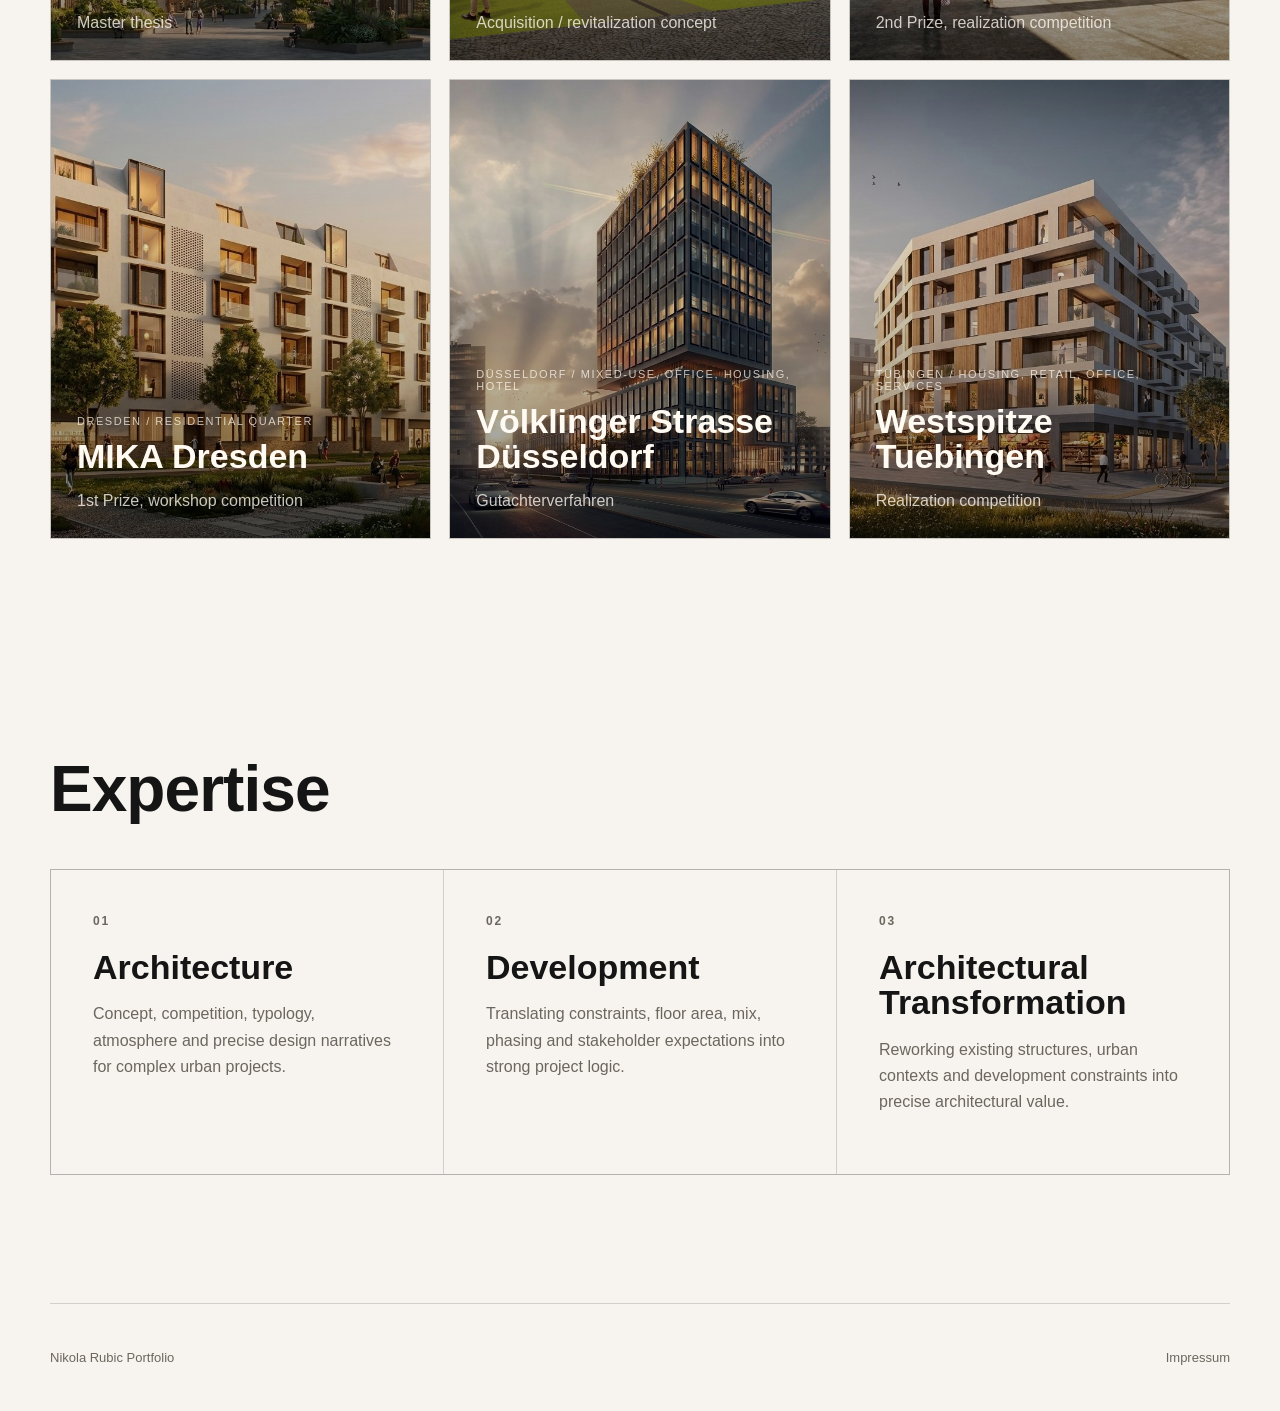
==== commit 60406958: "Add files via upload" ====
--- a/index.html
+++ b/index.html
@@ -5,8 +5,8 @@
   <meta name="viewport" content="width=device-width, initial-scale=1">
   <title>Nikola Rubic Portfolio | Architecture & Project Development</title>
   <meta name="description" content="Bilingual architecture and project development portfolio of Nikola Rubic.">
-  <link rel="stylesheet" href="styles.css">
-  <script defer src="app.js"></script>
+  <link rel="stylesheet" href="styles.css?v=20260622-gallery">
+  <script defer src="app.js?v=20260622-gallery"></script>
 </head>
 <body>
   <header class="site-header">
--- a/styles.css
+++ b/styles.css
@@ -165,7 +165,7 @@
   content: "";
   position: absolute;
   inset: 0;
-  background: linear-gradient(180deg, rgba(0,0,0,0.1), rgba(0,0,0,0.5) 58%, rgba(0,0,0,0.72));
+  background: linear-gradient(0deg, rgba(0,0,0,0.58) 0%, rgba(0,0,0,0.26) 48%, rgba(0,0,0,0.06) 100%);
   pointer-events: none;
 }
 
@@ -322,7 +322,7 @@
   content: "";
   position: absolute;
   inset: 0;
-  background: linear-gradient(180deg, rgba(0,0,0,0.03), rgba(0,0,0,0.7));
+  background: linear-gradient(0deg, rgba(0,0,0,0.5) 0%, rgba(0,0,0,0.18) 58%, rgba(0,0,0,0.04) 100%);
 }
 
 .carousel-frame img {
@@ -395,7 +395,7 @@
   content: "";
   position: absolute;
   inset: 0;
-  background: linear-gradient(180deg, rgba(0,0,0,0.02), rgba(0,0,0,0.62));
+  background: linear-gradient(0deg, rgba(0,0,0,0.46) 0%, rgba(0,0,0,0.16) 58%, rgba(0,0,0,0.03) 100%);
   transition: opacity 220ms ease;
 }
 
@@ -631,9 +631,7 @@
   content: "";
   position: absolute;
   inset: 0;
-  background:
-    linear-gradient(90deg, rgba(0,0,0,0.78) 0%, rgba(0,0,0,0.64) 44%, rgba(0,0,0,0.3) 72%, rgba(0,0,0,0.12) 100%),
-    linear-gradient(180deg, rgba(0,0,0,0.18), rgba(0,0,0,0.74));
+  background: linear-gradient(0deg, rgba(0,0,0,0.58) 0%, rgba(0,0,0,0.24) 52%, rgba(0,0,0,0.05) 100%);
 }
 
 .project-hero .hero-content {
@@ -972,9 +970,7 @@
   }
 
   .project-hero::after {
-    background:
-      linear-gradient(90deg, rgba(0,0,0,0.82) 0%, rgba(0,0,0,0.7) 58%, rgba(0,0,0,0.36) 100%),
-      linear-gradient(180deg, rgba(0,0,0,0.24), rgba(0,0,0,0.78));
+    background: linear-gradient(0deg, rgba(0,0,0,0.56) 0%, rgba(0,0,0,0.24) 56%, rgba(0,0,0,0.05) 100%);
   }
 
   .carousel-frame {
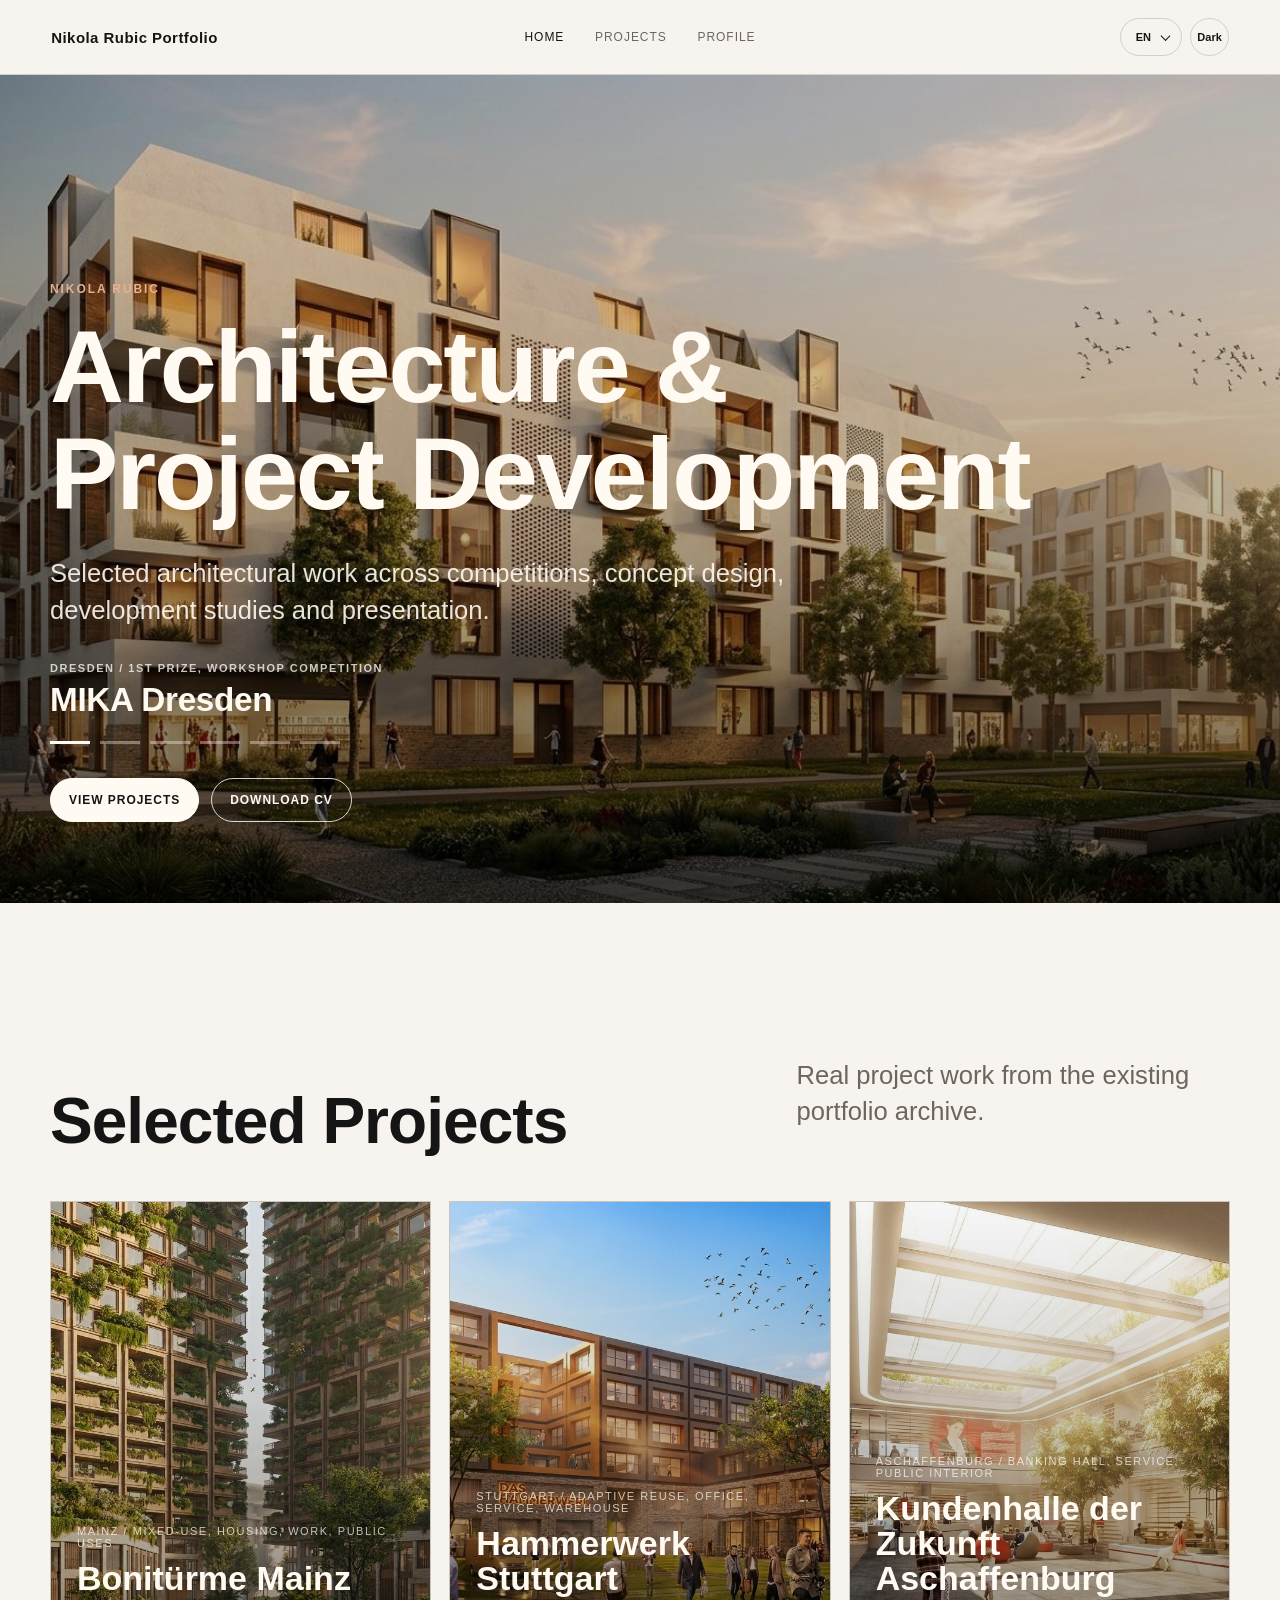
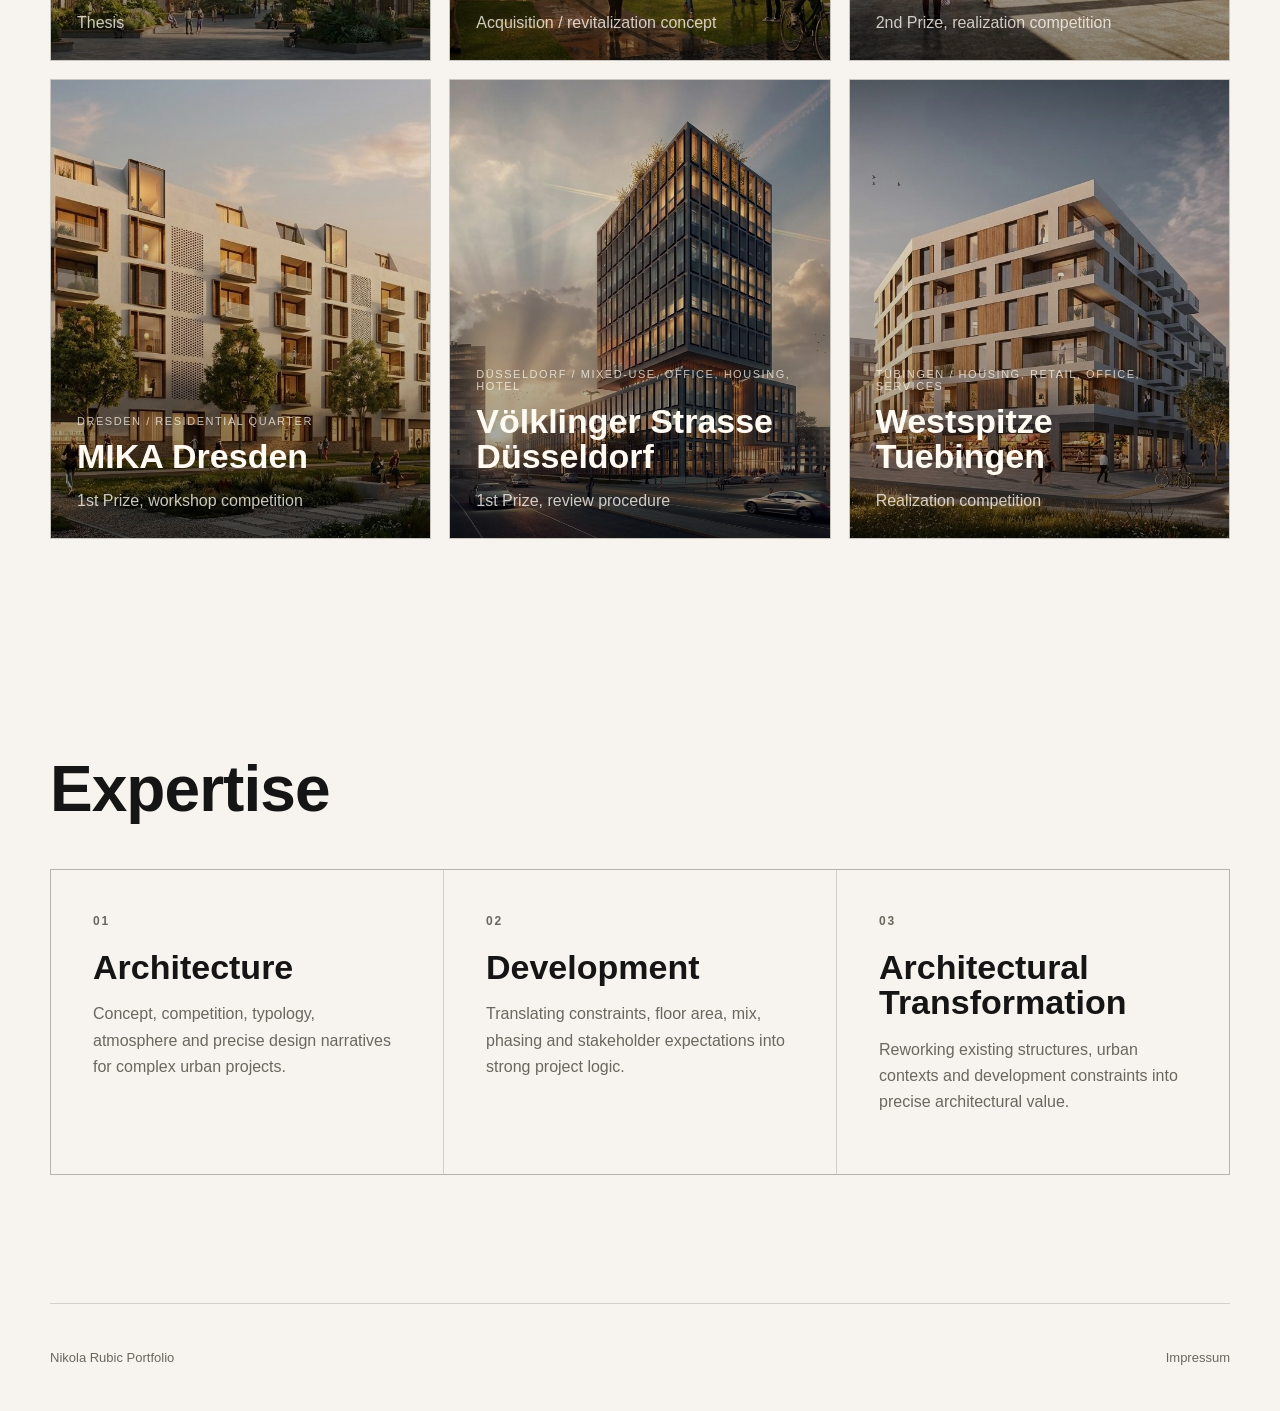
==== commit 5a99d69e: "Add files via upload" ====
--- a/index.html
+++ b/index.html
@@ -3,15 +3,36 @@
 <head>
   <meta charset="utf-8">
   <meta name="viewport" content="width=device-width, initial-scale=1">
-  <title>Nikola Rubic Portfolio | Architecture & Project Development</title>
-  <meta name="description" content="Bilingual architecture and project development portfolio of Nikola Rubic.">
-  <link rel="stylesheet" href="styles.css?v=20260622-gallery">
-  <script defer src="app.js?v=20260622-gallery"></script>
+  <title>Nikola Rubic Portfolio | Architecture & Project Development</title>
+  <meta name="description" content="Bilingual architecture and project development portfolio of Nikola Rubic.">
+  <meta name="robots" content="index, follow, max-image-preview:large">
+  <meta name="theme-color" content="#f7f4ef">
+  <link rel="canonical" href="https://nrubic-hub.github.io/portfoliowebsite-nr/">
+  <link rel="alternate" hreflang="en" href="https://nrubic-hub.github.io/portfoliowebsite-nr/?lang=en">
+  <link rel="alternate" hreflang="de" href="https://nrubic-hub.github.io/portfoliowebsite-nr/?lang=de">
+  <link rel="alternate" hreflang="x-default" href="https://nrubic-hub.github.io/portfoliowebsite-nr/">
+  <meta property="og:type" content="website">
+  <meta property="og:site_name" content="Nikola Rubic Portfolio">
+  <meta property="og:title" content="Nikola Rubic Portfolio | Architecture & Project Development">
+  <meta property="og:description" content="Architecture and project development portfolio by Nikola Rubic, featuring selected competitions, feasibility studies, transformations and mixed-use projects.">
+  <meta property="og:url" content="https://nrubic-hub.github.io/portfoliowebsite-nr/">
+  <meta property="og:image" content="https://nrubic-hub.github.io/portfoliowebsite-nr/MIKA%20Dresden/Rendering/4.jpeg">
+  <meta name="twitter:card" content="summary_large_image">
+  <meta name="twitter:title" content="Nikola Rubic Portfolio | Architecture & Project Development">
+  <meta name="twitter:description" content="Architecture and project development portfolio by Nikola Rubic, featuring selected competitions, feasibility studies, transformations and mixed-use projects.">
+  <meta name="twitter:image" content="https://nrubic-hub.github.io/portfoliowebsite-nr/MIKA%20Dresden/Rendering/4.jpeg">
+  <link rel="icon" href="favicon.svg" type="image/svg+xml">
+  <link rel="apple-touch-icon" href="apple-touch-icon.svg">
+  <link rel="manifest" href="site.webmanifest">
+  <link rel="preload" as="image" href="MIKA%20Dresden/Rendering/4.jpeg" fetchpriority="high">
+  <link rel="stylesheet" href="styles.css?v=20260626-cv-portrait">
+  <script defer src="app.js?v=20260626-cv-portrait"></script>
 </head>
 <body>
-  <header class="site-header">
-    <a class="brand" href="index.html">Nikola Rubic Portfolio</a>
-    <nav class="nav" aria-label="Primary">
+  <a class="skip-link" href="#main">Skip to content</a>
+  <header class="site-header">
+    <a class="brand" href="index.html">Nikola Rubic Portfolio</a>
+    <nav class="nav" id="primary-navigation" aria-label="Primary">
       <a href="index.html" aria-current="page" data-i18n="navHome">Home</a>
       <a href="projects.html" data-i18n="navProjects">Projects</a>
       <a href="cv.html" data-i18n="navProfile">Profile</a>
@@ -24,14 +45,14 @@
         </select>
       </label>
       <button class="tool" data-theme-toggle>Dark</button>
-      <button class="tool menu-button" data-menu aria-label="Open menu" aria-expanded="false">
+      <button class="tool menu-button" data-menu aria-label="Open menu" aria-controls="primary-navigation" aria-expanded="false">
         <span></span><span></span><span></span>
       </button>
     </div>
   </header>
-  <main class="page">
+  <main class="page" id="main">
     <section class="hero" data-hero-carousel>
-      <img data-hero-image src="MIKA%20Dresden/Rendering/4.jpeg" alt="MIKA Dresden rendering">
+      <img data-hero-image src="MIKA%20Dresden/Rendering/4.jpeg" alt="MIKA Dresden architectural rendering" fetchpriority="high" decoding="async" width="1800" height="1100">
       <div class="hero-content">
         <p class="kicker">Nikola Rubic</p>
         <h1 data-i18n="heroTitle">Architecture & Project Development</h1>
--- a/styles.css
+++ b/styles.css
@@ -50,6 +50,32 @@
 a {
   color: inherit;
   text-decoration: none;
+}
+
+a:focus-visible,
+button:focus-visible,
+select:focus-visible {
+  outline: 2px solid var(--accent);
+  outline-offset: 4px;
+}
+
+.skip-link {
+  position: fixed;
+  top: 12px;
+  left: 12px;
+  z-index: 100;
+  transform: translateY(-140%);
+  padding: 10px 14px;
+  border-radius: 999px;
+  background: var(--ink);
+  color: var(--bg);
+  font-size: 13px;
+  font-weight: 700;
+  transition: transform 180ms ease;
+}
+
+.skip-link:focus {
+  transform: translateY(0);
 }
 
 img {
@@ -584,12 +610,22 @@
   align-items: end;
 }
 
+.cv-portrait-frame {
+  width: 100%;
+  aspect-ratio: 1 / 1;
+  margin: 0;
+  overflow: hidden;
+  border: 1px solid var(--line);
+  box-shadow: var(--shadow);
+}
+
 .cv-portrait {
   width: 100%;
-  aspect-ratio: 4 / 5;
+  height: 100%;
   object-fit: cover;
-  border: 1px solid var(--line);
-  box-shadow: var(--shadow);
+  object-position: 46% 42%;
+  transform: scale(1.08);
+  transform-origin: center;
 }
 
 .research-card,
@@ -604,6 +640,22 @@
   min-height: 260px;
 }
 
+.legal {
+  display: grid;
+  gap: 22px;
+}
+
+.legal .contact-panel {
+  padding: 0 0 22px;
+  border: 0;
+  border-bottom: 1px solid var(--line);
+  background: transparent;
+}
+
+.legal .contact-panel:last-child {
+  border-bottom: 0;
+}
+
 .cv-panel .lead,
 .research-card .lead,
 .contact-panel .lead {
@@ -656,6 +708,7 @@
 .data-list div {
   display: grid;
   grid-template-columns: minmax(140px, 0.32fr) minmax(0, 1fr);
+  align-items: center;
   gap: 24px;
   padding: 18px 0;
   border-bottom: 1px solid var(--line);
@@ -671,7 +724,7 @@
 }
 
 .data-list dd {
-  margin: 8px 0 0;
+  margin: 0;
 }
 
 .project-data-shell {
@@ -866,6 +919,22 @@
   transform: translateY(0);
 }
 
+@media (prefers-reduced-motion: reduce) {
+  *,
+  *::before,
+  *::after {
+    scroll-behavior: auto !important;
+    transition-duration: 0.01ms !important;
+    animation-duration: 0.01ms !important;
+    animation-iteration-count: 1 !important;
+  }
+
+  .reveal {
+    opacity: 1;
+    transform: none;
+  }
+}
+
 @media (max-width: 920px) {
   .site-header {
     grid-template-columns: 1fr auto;
@@ -990,6 +1059,7 @@
 
   .data-list div {
     grid-template-columns: 1fr;
+    align-items: start;
     gap: 6px;
   }
 
